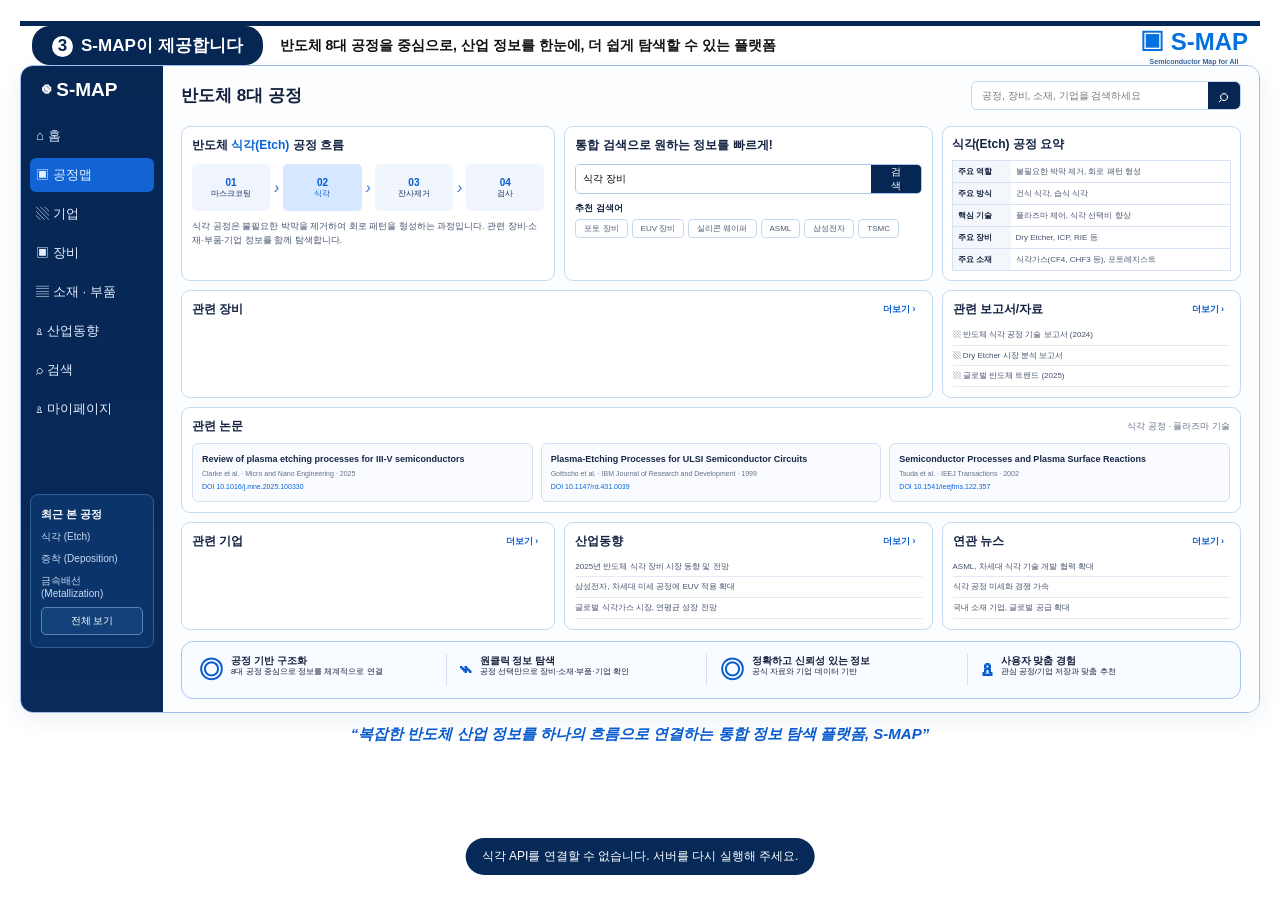
==== index.html @ 42a54a41 "Add files via upload" ====
<!doctype html><html lang="ko"><head><meta charset="UTF-8"><meta name="viewport" content="width=device-width, initial-scale=1.0"><title>S-MAP | Semiconductor Industry Map</title><link rel="stylesheet" href="styles.css"><link rel="stylesheet" href="papers.css"><link rel="stylesheet" href="process-photos.css"><link rel="stylesheet" href="mvp-pages.css"><link rel="stylesheet" href="location-mvp.css"></head><body><main class="dashboard">
<div class="title-strip"><b><span>3</span>S-MAP이 제공합니다</b><strong>반도체 8대 공정을 중심으로, 산업 정보를 한눈에, 더 쉽게 탐색할 수 있는 플랫폼</strong><em>▣ S-MAP<small>Semiconductor Map for All</small></em></div>
<section class="app-window"><aside class="sidebar"><a class="side-brand" href="#">◉ S-MAP</a><nav><button>⌂ <span>홈</span></button><button class="selected">▣ <span>공정맵</span></button><button>▧ <span>기업</span></button><button>▣ <span>장비</span></button><button>▤ <span>소재 · 부품</span></button><button>♙ <span>산업동향</span></button><button>⌕ <span>검색</span></button><button>♙ <span>마이페이지</span></button></nav><div class="recent"><b>최근 본 공정</b><span>식각 (Etch)</span><span>증착 (Deposition)</span><span>금속배선 (Metallization)</span><button>전체 보기</button></div></aside>
<section class="workspace"><header class="workspace-head"><h1>반도체 8대 공정</h1><label><input id="searchInput" placeholder="공정, 장비, 소재, 기업을 검색하세요"><button id="searchButton">⌕</button></label></header><section class="process-rail" id="processRail"></section>
<section class="content-grid"><article class="process-detail card"><h2>반도체 <b>식각(Etch)</b> 공정 흐름</h2><div class="mini-flow"><button data-flow="마스크코팅"><b>01</b>마스크코팅</button><i>›</i><button class="flow-selected" data-flow="식각"><b>02</b>식각</button><i>›</i><button data-flow="잔사제거"><b>03</b>잔사제거</button><i>›</i><button data-flow="검사"><b>04</b>검사</button></div><p>식각 공정은 불필요한 박막을 제거하여 회로 패턴을 형성하는 과정입니다. 관련 장비·소재·부품·기업 정보를 함께 탐색합니다.</p></article>
<article class="search-card card"><h2>통합 검색으로 원하는 정보를 빠르게!</h2><div><input id="mainSearch" value="식각 장비"><button id="mainSearchButton">검색</button></div><p>추천 검색어</p><div class="chips"><button>포토 장비</button><button>EUV 장비</button><button>실리콘 웨이퍼</button><button>ASML</button><button>삼성전자</button><button>TSMC</button></div></article>
<article class="summary-card card"><h2>식각(Etch) 공정 요약</h2><dl><dt>주요 역할</dt><dd>불필요한 박막 제거, 회로 패턴 형성</dd><dt>주요 방식</dt><dd>건식 식각, 습식 식각</dd><dt>핵심 기술</dt><dd>플라즈마 제어, 식각 선택비 향상</dd><dt>주요 장비</dt><dd>Dry Etcher, ICP, RIE 등</dd><dt>주요 소재</dt><dd>식각가스(CF4, CHF3 등), 포토레지스트</dd></dl></article>
<article class="relation-card card span-2"><div class="card-title"><h2>관련 장비</h2><button class="more" data-group="equipment">더보기 ›</button></div><div class="relation-row" id="equipmentRow"></div></article><article class="report-card card"><div class="card-title"><h2>관련 보고서/자료</h2><button class="more">더보기 ›</button></div><ul><li>▧ 반도체 식각 공정 기술 보고서 (2024)</li><li>▧ Dry Etcher 시장 분석 보고서</li><li>▧ 글로벌 반도체 트렌드 (2025)</li></ul></article>
<article class="paper-card card span-3"><div class="card-title"><h2>관련 논문</h2><span>식각 공정 · 플라즈마 기술</span></div><div class="paper-list"><a href="https://doi.org/10.1016/j.mne.2025.100330" target="_blank" rel="noreferrer"><b>Review of plasma etching processes for III-V semiconductors</b><small>Clarke et al. · Micro and Nano Engineering · 2025</small><em>DOI 10.1016/j.mne.2025.100330</em></a><a href="https://doi.org/10.1147/rd.431.0039" target="_blank" rel="noreferrer"><b>Plasma-Etching Processes for ULSI Semiconductor Circuits</b><small>Gottscho et al. · IBM Journal of Research and Development · 1999</small><em>DOI 10.1147/rd.431.0039</em></a><a href="https://doi.org/10.1541/ieejfms.122.357" target="_blank" rel="noreferrer"><b>Semiconductor Processes and Plasma Surface Reactions</b><small>Tsuda et al. · IEEJ Transactions · 2002</small><em>DOI 10.1541/ieejfms.122.357</em></a></div></article>
<article class="relation-card card"><div class="card-title"><h2>관련 기업</h2><button class="more" data-group="companies">더보기 ›</button></div><div class="relation-row companies" id="companyRow"></div></article><article class="trend-card card"><div class="card-title"><h2>산업동향</h2><button class="more">더보기 ›</button></div><ul><li>2025년 반도체 식각 장비 시장 동향 및 전망</li><li>삼성전자, 차세대 미세 공정에 EUV 적용 확대</li><li>글로벌 식각가스 시장, 연평균 성장 전망</li></ul></article><article class="trend-card card"><div class="card-title"><h2>연관 뉴스</h2><button class="more">더보기 ›</button></div><ul><li>ASML, 차세대 식각 기술 개발 협력 확대</li><li>식각 공정 미세화 경쟁 가속</li><li>국내 소재 기업, 글로벌 공급 확대</li></ul></article></section>
<section class="value-bar"><div><b>◎</b><span><strong>공정 기반 구조화</strong>8대 공정 중심으로 정보를 체계적으로 연결</span></div><div><b>⌁</b><span><strong>원클릭 정보 탐색</strong>공정 선택만으로 장비·소재·부품·기업 확인</span></div><div><b>◎</b><span><strong>정확하고 신뢰성 있는 정보</strong>공식 자료와 기업 데이터 기반</span></div><div><b>♙</b><span><strong>사용자 맞춤 경험</strong>관심 공정/기업 저장과 맞춤 추천</span></div></section></section></section><p class="tagline">“복잡한 반도체 산업 정보를 하나의 흐름으로 연결하는 통합 정보 탐색 플랫폼, S-MAP”</p></main>
<dialog id="relationDialog"><button class="close" id="closeDialog">×</button><p class="eyebrow">S-MAP RELATION MAP</p><h2 id="dialogTitle">식각 관계 맵</h2><p id="dialogCopy">선택한 항목의 연결 정보를 확인합니다.</p><div id="dialogNodes" class="dialog-nodes"></div></dialog><div class="toast" id="toast"></div><script src="app.js"></script><script src="enhance.js"></script></body></html>
---- styles.css ----
:root{--navy:#062653;--blue:#075bcf;--line:#c4d8f4;--text:#15213c;--muted:#63718d}*{box-sizing:border-box}body{margin:0;background:#fff;color:var(--text);font-family:"Malgun Gothic","Apple SD Gothic Neo",Arial,sans-serif}.dashboard{width:min(1240px,calc(100% - 28px));margin:0 auto;padding:21px 0}.title-strip{height:44px;display:flex;align-items:center;gap:17px;border-top:5px solid var(--navy);padding:0 12px;color:#111;font-size:13px}.title-strip>b{padding:8px 20px;border-radius:18px;background:var(--navy);color:#fff;font-size:17px}.title-strip>b span{display:inline-grid;place-items:center;width:21px;height:21px;background:#fff;color:var(--navy);border-radius:50%;margin-right:8px}.title-strip>strong{font-size:14px}.title-strip em{margin-left:auto;color:#0570df;font-size:24px;font-style:normal;font-weight:900}.title-strip em small{display:block;color:#356398;font-size:7px;text-align:center}.app-window{display:flex;overflow:hidden;border:1px solid #9dbcf0;border-radius:13px;box-shadow:0 7px 22px #12386c13}.sidebar{width:142px;flex:0 0 142px;background:linear-gradient(#062654,#092b5a);padding:13px 9px;color:#fff}.side-brand{display:block;padding:0 11px 18px;color:#fff;text-decoration:none;font-size:19px;font-weight:900}.sidebar nav{display:grid;gap:5px}.sidebar nav button{height:34px;border:0;border-radius:6px;background:transparent;color:#e5f0ff;text-align:left;font:600 13px inherit;cursor:pointer}.sidebar nav button:hover,.sidebar nav .selected{background:#1264d5}.recent{margin-top:68px;padding:12px 10px;background:#0a346a;border:1px solid #2e5f99;border-radius:8px;display:grid;gap:8px;font-size:10px}.recent b{font-size:11px}.recent span{color:#c9dbf5}.recent button{padding:6px;border:1px solid #5c82b7;border-radius:5px;background:#114178;color:#fff;font:inherit}.workspace{min-width:0;flex:1;padding:15px 18px 13px;background:#fbfdff}.workspace-head{display:flex;align-items:center;justify-content:space-between}.workspace-head h1{margin:0;font-size:17px}.workspace-head label{display:flex;width:270px;border:1px solid var(--line);border-radius:6px;overflow:hidden}.workspace-head input{width:100%;border:0;padding:8px 10px;font-size:10px;outline:0}.workspace-head label button,.search-card button{border:0;background:var(--navy);color:#fff;cursor:pointer}.workspace-head label button{width:35px;font-size:18px}.process-rail{display:grid;grid-template-columns:repeat(8,1fr);gap:5px;padding:9px 12px 7px}.process{border:0;background:transparent;color:var(--text);font:600 10px inherit;text-align:center;cursor:pointer}.process-icon{width:48px;height:48px;margin:0 auto 4px;display:grid;place-items:center;border-radius:50%;background:#b8d9ff;color:var(--navy);font-size:23px;transition:.15s}.process.active .process-icon{background:#0963d6;color:#fff;box-shadow:0 0 0 4px #d9eaff}.process small{display:block;color:#404b60;font-size:8px}.content-grid{display:grid;grid-template-columns:1.2fr 1.18fr .96fr;gap:9px}.card{border:1px solid var(--line);border-radius:9px;background:#fff;padding:10px}.card h2{margin:0;color:#132241;font-size:12px}.card h2 b{color:#0764d8}.process-detail p{margin:9px 0 0;color:#44536e;font-size:9px;line-height:1.5}.mini-flow{display:flex;align-items:center;gap:4px;margin-top:10px}.mini-flow button{height:47px;flex:1;border:0;border-radius:5px;background:#f1f6fe;color:#16325c;font-size:8px;cursor:pointer}.mini-flow button:hover,.mini-flow .flow-selected{background:#d6e8ff;color:#075bcf}.mini-flow b{display:block;color:#075bcf;font-size:10px}.mini-flow i{font-size:16px;color:#3271ca}.search-card>div:first-of-type{display:flex;margin-top:10px;border:1px solid #a8c8ee;border-radius:5px;overflow:hidden}.search-card input{width:100%;border:0;padding:7px;font-size:10px;outline:0}.search-card>div:first-of-type button{padding:0 16px;font-size:10px}.search-card p{margin:8px 0 4px;font-size:9px;font-weight:700}.chips{display:flex;flex-wrap:wrap;gap:4px}.chips button{padding:3px 8px;border:1px solid #c8d9ef;border-radius:4px;background:#fff;color:#4b5b76;font-size:8px}.summary-card{padding:9px}.summary-card dl{display:grid;grid-template-columns:58px 1fr;margin:7px 0 0;border:1px solid #d6e2f2;font-size:8px}.summary-card dt,.summary-card dd{margin:0;padding:5px;border-bottom:1px solid #d6e2f2}.summary-card dt{background:#f3f7fc;font-weight:700}.summary-card dd{color:#4a5570}.summary-card dd:last-child,.summary-card dt:nth-last-of-type(1){border-bottom:0}.span-2{grid-column:span 2}.card-title{display:flex;justify-content:space-between;align-items:center}.more{border:0;background:transparent;color:#075bcf;font-size:9px;font-weight:700;cursor:pointer}.relation-row{display:flex;gap:7px;margin-top:8px}.relation-item{min-width:0;flex:1;min-height:58px;padding:8px;border:1px solid #d3e1f2;border-radius:5px;background:#f9fbff;cursor:pointer}.relation-item:hover{border-color:#0764d8;box-shadow:0 4px 12px #0a68d31c}.relation-item i{display:block;width:23px;height:23px;margin-bottom:4px;border-radius:4px;background:#d8eaff;color:#075bcf;font-style:normal;font-size:16px;text-align:center}.relation-item b{display:block;font-size:8px;white-space:nowrap;overflow:hidden;text-overflow:ellipsis}.relation-item small{display:block;color:#4b5d79;font-size:7px}.companies .relation-item{text-align:center;background:#fff}.companies .relation-item i{margin:0 auto 4px;background:transparent;color:#0860ce;font-size:19px}.report-card ul,.trend-card ul{list-style:none;padding:0;margin:7px 0 0}.report-card li,.trend-card li{padding:5px 0;border-bottom:1px solid #e3eaf5;color:#43516b;font-size:8px;line-height:1.2}.value-bar{display:grid;grid-template-columns:repeat(4,1fr);gap:8px;margin-top:11px;padding:12px;border:1px solid #a6c5f0;border-radius:12px;background:#f8fbff}.value-bar>div{display:flex;gap:8px;padding:0 5px;border-right:1px solid #d3e1f2}.value-bar>div:last-child{border:0}.value-bar b{font-size:24px;color:#075bcf}.value-bar span{font-size:8px;line-height:1.35}.value-bar strong{display:block;font-size:10px}.tagline{margin:12px 0 0;color:#075bcf;text-align:center;font-size:15px;font-weight:900;font-style:italic}dialog{width:min(690px,calc(100% - 36px));border:0;border-radius:16px;padding:28px;box-shadow:0 18px 60px #031b3f66}dialog::backdrop{background:#06265366}.close{position:absolute;right:15px;top:12px;border:0;background:transparent;font-size:25px;cursor:pointer}.eyebrow{margin:0;color:#0764d8;font-size:10px;font-weight:800;letter-spacing:1.2px}.dialog-nodes{display:grid;grid-template-columns:repeat(4,1fr);gap:9px;margin-top:18px}.dialog-node{min-height:105px;padding:13px;border:1px solid #bfdaff;border-radius:10px;background:#f5faff}.dialog-node.active{border-color:#0764d8;background:#e3f0ff}.dialog-node small{display:block;color:#64728b;font-size:9px;line-height:1.45}.toast{position:fixed;left:50%;bottom:25px;transform:translate(-50%,90px);padding:10px 16px;border-radius:20px;background:#072957;color:#fff;font-size:12px;opacity:0;transition:.2s}.toast.show{transform:translate(-50%,0);opacity:1}@media(max-width:900px){.dashboard{width:100%;padding:0}.title-strip strong{display:none}.sidebar{width:52px;flex-basis:52px}.side-brand{font-size:0;padding:6px 8px 18px}.side-brand:first-letter{font-size:20px}.sidebar nav button{font-size:17px;text-align:center}.sidebar nav span,.recent{display:none}.workspace{padding:12px}.content-grid{grid-template-columns:1fr 1fr}.summary-card,.report-card{grid-column:span 1}.span-2{grid-column:span 2}.value-bar{grid-template-columns:1fr 1fr}.tagline{font-size:11px}.process-rail{overflow:auto;grid-template-columns:repeat(8,75px)}}@media(max-width:580px){.workspace-head label{width:185px}.workspace-head h1{font-size:14px}.content-grid{grid-template-columns:1fr}.span-2,.summary-card,.report-card{grid-column:span 1}.process-rail{padding-left:0}.value-bar{grid-template-columns:1fr}.value-bar>div{border:0;border-bottom:1px solid #d3e1f2;padding:5px}.dialog-nodes{grid-template-columns:1fr 1fr}}
---- papers.css ----
.span-3 { grid-column: span 3; }
.paper-card .card-title > span { color: #64728b; font-size: 9px; }
.paper-list { display: grid; grid-template-columns: repeat(3, 1fr); gap: 8px; margin-top: 8px; }
.paper-list a { min-width: 0; padding: 9px; border: 1px solid #d3e1f2; border-radius: 6px; background: #f9fbff; color: #182744; text-decoration: none; transition: .15s ease; }
.paper-list a:hover { border-color: #0764d8; box-shadow: 0 4px 12px #0a68d31c; transform: translateY(-1px); }
.paper-list b { display: block; overflow: hidden; font-size: 9px; line-height: 1.35; text-overflow: ellipsis; white-space: nowrap; }
.paper-list small, .paper-list em { display: block; margin-top: 4px; color: #64728b; font-size: 7px; font-style: normal; line-height: 1.35; }
.paper-list em { color: #0764d8; }
@media (max-width: 900px) { .span-3 { grid-column: span 2; } .paper-list { grid-template-columns: 1fr; } }
@media (max-width: 580px) { .span-3 { grid-column: span 1; } }
---- process-photos.css ----
.process { position: relative; }
.process-icon.process-photo { overflow: hidden; border: 2px solid #d7eaff; background: #d7eaff; }
.process-icon.process-photo img { width: 100%; height: 100%; object-fit: cover; filter: saturate(.9) contrast(1.04); }
.process.active .process-icon.process-photo { border-color: #075bcf; box-shadow: 0 0 0 4px #d9eaff; }
---- mvp-pages.css ----
.mvp-page { padding: 18px; min-height: 760px; background: #fbfdff; }
.mvp-page-head { display: flex; align-items: start; justify-content: space-between; gap: 20px; padding-bottom: 18px; border-bottom: 1px solid #dbe7f4; }
.mvp-page-head h1 { margin: 0; color: #092954; font-size: 26px; letter-spacing: -1.5px; }
.mvp-page-head p { margin: 7px 0 0; color: #697b95; font-size: 12px; }
.mvp-search { display: flex; width: 290px; overflow: hidden; border: 1px solid #b7d1ee; border-radius: 7px; background: #fff; }
.mvp-search input { width: 100%; border: 0; padding: 10px; outline: 0; font-size: 11px; }
.mvp-search button { width: 45px; border: 0; background: #062653; color: #fff; font-weight: 800; cursor: pointer; }
.mvp-summary { display: grid; grid-template-columns: repeat(3, 1fr); gap: 10px; margin: 16px 0; }
.mvp-summary article { padding: 13px; border: 1px solid #c7dcf2; border-radius: 9px; background: #fff; }
.mvp-summary b { display: block; color: #0865d8; font-size: 21px; }.mvp-summary span { color: #687a92; font-size: 10px; }
.mvp-layout { display: grid; grid-template-columns: minmax(0, 1.65fr) minmax(270px, .85fr); gap: 12px; }
.mvp-catalog, .mvp-detail { padding: 15px; border: 1px solid #c7dcf2; border-radius: 11px; background: #fff; }.mvp-catalog h2, .mvp-detail h2 { margin: 0; color: #102a4d; font-size: 16px; }
.mvp-catalog > p, .mvp-detail > p { margin: 7px 0 14px; color: #71829a; font-size: 10px; }
.mvp-cards { display: grid; grid-template-columns: repeat(2, 1fr); gap: 9px; }.mvp-card { min-height: 135px; padding: 14px; border: 1px solid #d1e0f1; border-radius: 9px; background: #f9fbff; text-align: left; cursor: pointer; transition: .15s ease; }.mvp-card:hover, .mvp-card.active { border-color: #0865d8; background: #edf6ff; box-shadow: 0 5px 15px #0a68d31a; transform: translateY(-1px); }.mvp-card i { display: grid; place-items: center; width: 36px; height: 36px; margin-bottom: 11px; border-radius: 8px; background: #dcecff; color: #0865d8; font-style: normal; font-size: 17px; }.mvp-card b { display: block; color: #102a4d; font-size: 14px; }.mvp-card small { display: block; margin-top: 5px; color: #71829a; font-size: 9px; line-height: 1.5; }
.mvp-detail { background: linear-gradient(145deg, #f5faff, #fff); }.detail-label { color: #0865d8; font-size: 9px; font-weight: 800; letter-spacing: 1px; }.detail-company { display: grid; gap: 9px; margin-top: 18px; }.detail-company div { padding: 10px; border-left: 3px solid #0a67dc; background: #fff; }.detail-company b { display: block; font-size: 10px; }.detail-company span { color: #71829a; font-size: 9px; }
.relation-flow { display: flex; align-items: stretch; gap: 5px; margin-top: 17px; }.relation-flow div { flex: 1; padding: 8px; border-radius: 7px; background: #eaf4ff; color: #123b6b; font-size: 9px; text-align: center; }.relation-flow i { align-self: center; color: #0a67dc; font-style: normal; }
.mvp-back { margin-top: 16px; border: 1px solid #b8d1ed; border-radius: 7px; padding: 8px 12px; background: #fff; color: #0865d8; font-size: 10px; font-weight: 700; cursor: pointer; }
@media (max-width: 800px) { .mvp-page-head { flex-direction: column; }.mvp-search { width: 100%; }.mvp-layout { grid-template-columns: 1fr; }.mvp-page { min-height: 0; }.mvp-summary { grid-template-columns: 1fr 1fr; } }
---- location-mvp.css ----
.location-page { padding: 20px 22px 24px; min-height: 760px; background: #fbfdff; }
.location-head { display: grid; grid-template-columns: minmax(290px, 1fr) 285px auto; align-items: center; gap: 14px; padding-bottom: 17px; border-bottom: 1px solid #d9e7f4; }
.location-title h1 { margin: 4px 0 0; color: #082851; font-size: 25px; letter-spacing: -1.4px; line-height: 1.2; }.location-title > p:last-child { margin: 7px 0 0; color: #6a7b92; font-size: 11px; line-height: 1.5; }
.location-badge { display: inline-flex; width: fit-content; margin: 0; padding: 5px 10px; border-radius: 99px; background: #e7f1ff; color: #0865d8; font-size: 9px; font-weight: 800; letter-spacing: .2px; }
.location-search { display: flex; height: 36px; overflow: hidden; border: 1px solid #b8d4ef; border-radius: 8px; background: #fff; box-shadow: 0 3px 10px #0b4c9510; }.location-search input { flex: 1; min-width: 0; border: 0; padding: 0 11px; outline: 0; color: #173a66; font-size: 10px; }.location-search input::placeholder { color: #93a4ba; }.location-search button { width: 52px; border: 0; background: #0755ae; color: #fff; font-size: 10px; font-weight: 800; cursor: pointer; }.location-search button:hover { background: #063f82; }
.location-head .mvp-back { margin: 0; padding: 10px 11px; white-space: nowrap; }
.location-filter-panel { display:grid; grid-template-columns: 1fr 205px 220px 74px; align-items:end; gap:10px; margin:12px 0 14px; padding:11px 13px; border:1px solid #d3e3f3; border-radius:9px; background:#f5faff; }.filter-intro p { margin:0 0 3px; color:#0a67d9; font-size:9px; font-weight:800; }.filter-intro b { color:#193a63; font-size:11px; }.location-filter-panel label { display:grid; gap:4px; color:#607895; font-size:8px; font-weight:700; }.location-filter-panel select { height:30px; border:1px solid #bfd6ed; border-radius:6px; padding:0 8px; outline:0; background:#fff; color:#234467; font-size:10px; }.location-filter-panel select:focus { border-color:#0b67d9; box-shadow:0 0 0 2px #0b67d91a; }.location-filter-panel button { height:30px; border:0; border-radius:6px; background:#0b5dbb; color:#fff; font-size:9px; font-weight:800; cursor:pointer; }.location-filter-panel button:hover { background:#084a98; }
.location-hero { display: grid; grid-template-columns: 1.35fr .85fr; gap: 13px; margin: 15px 0 13px; }.location-target, .location-policy { min-height: 168px; box-sizing: border-box; padding: 17px; border: 1px solid #c8def3; border-radius: 11px; background: #fff; }.location-target { display: grid; grid-template-columns: 1fr 230px; gap: 12px; background: linear-gradient(135deg,#fff 30%,#f1f7ff); }.location-target-copy p, .location-policy p { margin: 0; color: #6d7e95; font-size: 9px; font-weight: 700; letter-spacing: .45px; }.location-target h2 { margin: 6px 0 5px; color: #0b2b57; font-size: 24px; line-height: 1.1; }.location-target b { display:block; color:#0966d9; font-size:10px; line-height:1.45; }.location-target span, .location-policy span { display: block; margin-top: 8px; color: #536a88; font-size: 10px; line-height: 1.55; }.location-target small { display: block; margin-top: 9px; color: #59718f; font-size: 9px; line-height: 1.45; }.location-policy { display:flex; flex-direction:column; justify-content:center; background: linear-gradient(140deg,#eaf5ff,#fff); }.location-policy h2 { margin: 8px 0 0; color:#0d305e; font-size:17px; line-height:1.25; }.location-policy a { margin-top: 11px; color:#0764d8; font-size:9px; font-weight:800; text-decoration:none; }.location-policy a:hover { text-decoration:underline; }
.malaysia-map { display: grid; align-content: center; justify-items: center; min-width: 0; padding-left: 10px; border-left: 1px dashed #c9dcee; }.malaysia-map svg { width: 100%; max-width: 220px; height: 123px; overflow: visible; }.malaysia-map p { margin: -2px 0 0; color: #7190b0; font-size: 8px; }.map-land { fill: #cfe6ff; stroke: #4c8fd3; stroke-width: 2; }.map-river { fill:none; stroke:#83b4e4; stroke-width:2; }.map-point { fill:#0a65ce; stroke:#fff; stroke-width:2; transition:.2s ease; }.map-point.selected { fill:#ff8a21; r:7; }.malaysia-map text { fill:#507297; font: 8px Arial, sans-serif; }
.location-grid { display:grid; grid-template-columns:repeat(2,1fr); gap:11px; }.location-card { min-height: 146px; display:grid; grid-template-columns:112px 1fr; gap:14px; box-sizing:border-box; padding:10px; border:1px solid #c9def1; border-radius:10px; background:#fff; overflow:hidden; transition:.16s ease; }.location-card:hover { border-color:#70a9e6; box-shadow:0 5px 16px #0c5ba71a; transform:translateY(-1px); }.location-card-image { width:112px; height:100%; min-height:126px; object-fit:cover; border-radius:7px; filter:saturate(.9); }.location-card-body { padding:4px 4px 4px 0; }.location-card i { display:grid; place-items:center; width:26px; height:26px; margin-bottom:8px; border-radius:7px; background:#e6f1ff; color:#0864d5; font-style:normal; font-size:14px; }.location-card p { margin:0; color:#687e9c; font-size:9px; }.location-card h2 { margin:6px 0 7px; color:#112d55; font-size:15px; line-height:1.3; letter-spacing:-.4px; }.location-card span { display:block; color:#536b88; font-size:10px; line-height:1.5; }.location-card b { display:block; margin-top:8px; color:#0865d8; font-size:9px; }
.location-decision { display:grid; grid-template-columns: 230px 1fr; align-items:center; gap:16px; margin-top:13px; padding:16px 18px; border-radius:11px; background:linear-gradient(105deg,#082954,#0b427f); color:#fff; }.location-decision p { margin:0; color:#8fc5ff; font-size:8px; font-weight:800; letter-spacing:1px; }.location-decision h2 { margin:6px 0 5px; font-size:16px; line-height:1.25; }.location-decision > div > span { color:#d5e8ff; font-size:9px; line-height:1.45; }.decision-steps { display:grid; grid-template-columns:repeat(4,1fr); gap:7px; }.decision-steps b { min-height:50px; padding:8px; border-radius:7px; background:#15508d; color:#fff; font-size:10px; line-height:1.35; }.decision-steps i { display:block; margin-bottom:3px; color:#78bcff; font-size:8px; font-style:normal; }.decision-steps small { display:block; margin-top:3px; color:#d6e9ff; font-size:8px; font-weight:400; line-height:1.35; }.location-disclaimer { margin:10px 2px 0; color:#788a9f; font-size:8px; line-height:1.5; }
.mvp-back { border:1px solid #b8d1ed; border-radius:7px; padding:8px 12px; background:#fff; color:#0865d8; font-size:10px; font-weight:700; cursor:pointer; }.mvp-back:hover { border-color:#0865d8; background:#f1f7ff; }
@media(max-width:1050px){.location-head{grid-template-columns:1fr 245px}.location-head .mvp-back{grid-column:1/-1;justify-self:end}.location-filter-panel{grid-template-columns:1fr 1fr 1fr}.filter-intro{grid-column:1/-1}.location-filter-panel button{width:100%}.location-target{grid-template-columns:1fr 190px}.location-decision{grid-template-columns:1fr}.decision-steps{grid-template-columns:repeat(4,1fr)}}
@media(max-width:800px){.location-page{padding:16px}.location-head,.location-hero{display:grid;grid-template-columns:1fr}.location-search{width:100%}.location-head .mvp-back{justify-self:start}.location-filter-panel{grid-template-columns:1fr 1fr}.filter-intro{grid-column:1/-1}.location-filter-panel button{grid-column:1/-1}.location-target{grid-template-columns:1fr}.malaysia-map{padding:8px 0 0;border-left:0;border-top:1px dashed #c9dcee}.location-grid{grid-template-columns:1fr}.location-card{grid-template-columns:96px 1fr}.location-card-image{width:96px}.location-decision{grid-template-columns:1fr}.decision-steps{grid-template-columns:1fr 1fr}.location-page{min-height:0}}
/* Expanded candidate-region map */
.location-target { grid-template-columns: 1fr 330px; min-height: 218px; }
.malaysia-map { padding-left: 14px; }
.malaysia-map svg { max-width: 315px; height: 170px; }
.map-route { fill:none; stroke:#5f9fe1; stroke-width:1.5; stroke-dasharray:3 3; opacity:.85; }
.map-point { cursor:pointer; }
.map-point:hover { fill:#ff9d32; r:7; }
.map-legend { display:flex; gap:10px; color:#617e9f; font-size:8px; margin-top:2px; }
.map-legend span { display:flex; align-items:center; gap:4px; }
.legend-dot { width:7px; height:7px; border-radius:50%; background:#0a65ce; display:inline-block; }
.legend-line { width:13px; border-top:2px dashed #5f9fe1; display:inline-block; }
.strategy-result { display:grid; grid-template-columns:230px 1fr; gap:16px; align-items:center; margin:0 0 13px; padding:15px 18px; border:1px solid #c8def3; border-radius:11px; background:linear-gradient(105deg,#f5faff,#fff); }
.strategy-result-head p { margin:0; color:#0b67d9; font-size:8px; font-weight:800; letter-spacing:1px; }.strategy-result-head p em { display:inline-block; margin-left:7px; padding:3px 6px; border-radius:99px; background:#dcecff; color:#1768bd; font-size:7px; font-style:normal; letter-spacing:0; vertical-align:1px; }.strategy-result-head h2 { margin:6px 0 5px; color:#0b2b57; font-size:16px; line-height:1.25; }.strategy-result-head span { color:#607895; font-size:9px; line-height:1.45; }
.strategy-result-grid { display:grid; grid-template-columns:repeat(3,1fr); gap:8px; }.strategy-result-grid article { min-height:70px; padding:10px; border-radius:8px; background:#eaf4ff; }.strategy-result-grid b { display:block; color:#6180a1; font-size:8px; }.strategy-result-grid strong { display:block; margin:5px 0 4px; color:#0d3c78; font-size:11px; }.strategy-result-grid span { display:block; color:#5b7390; font-size:8px; line-height:1.4; }
.strategy-result.is-updated { border-color:#4c9bf0; box-shadow:0 0 0 3px #4c9bf025, 0 8px 22px #0c5ba71c; animation:strategyReveal .55s ease both; }.strategy-result.is-updated .strategy-result-head p em { background:#0b67d9; color:#fff; animation:statusPop .45s ease both; }.strategy-result.is-updated .strategy-result-grid article { animation:cardRise .5s ease both; }.strategy-result.is-updated .strategy-result-grid article:nth-child(2){animation-delay:.08s}.strategy-result.is-updated .strategy-result-grid article:nth-child(3){animation-delay:.16s}.strategy-result.is-updated .strategy-result-grid article strong { color:#075db9; }
@keyframes strategyReveal { from { opacity:.45; transform:translateY(8px); } to { opacity:1; transform:translateY(0); } } @keyframes cardRise { from { opacity:.3; transform:translateY(8px); } to { opacity:1; transform:translateY(0); } } @keyframes statusPop { 0% { transform:scale(.8); } 70% { transform:scale(1.08); } 100% { transform:scale(1); } }
@media(max-width:800px){.strategy-result{grid-template-columns:1fr}.strategy-result-grid{grid-template-columns:1fr}}
@media(max-width:1050px){.location-target { grid-template-columns:1fr 270px; }}
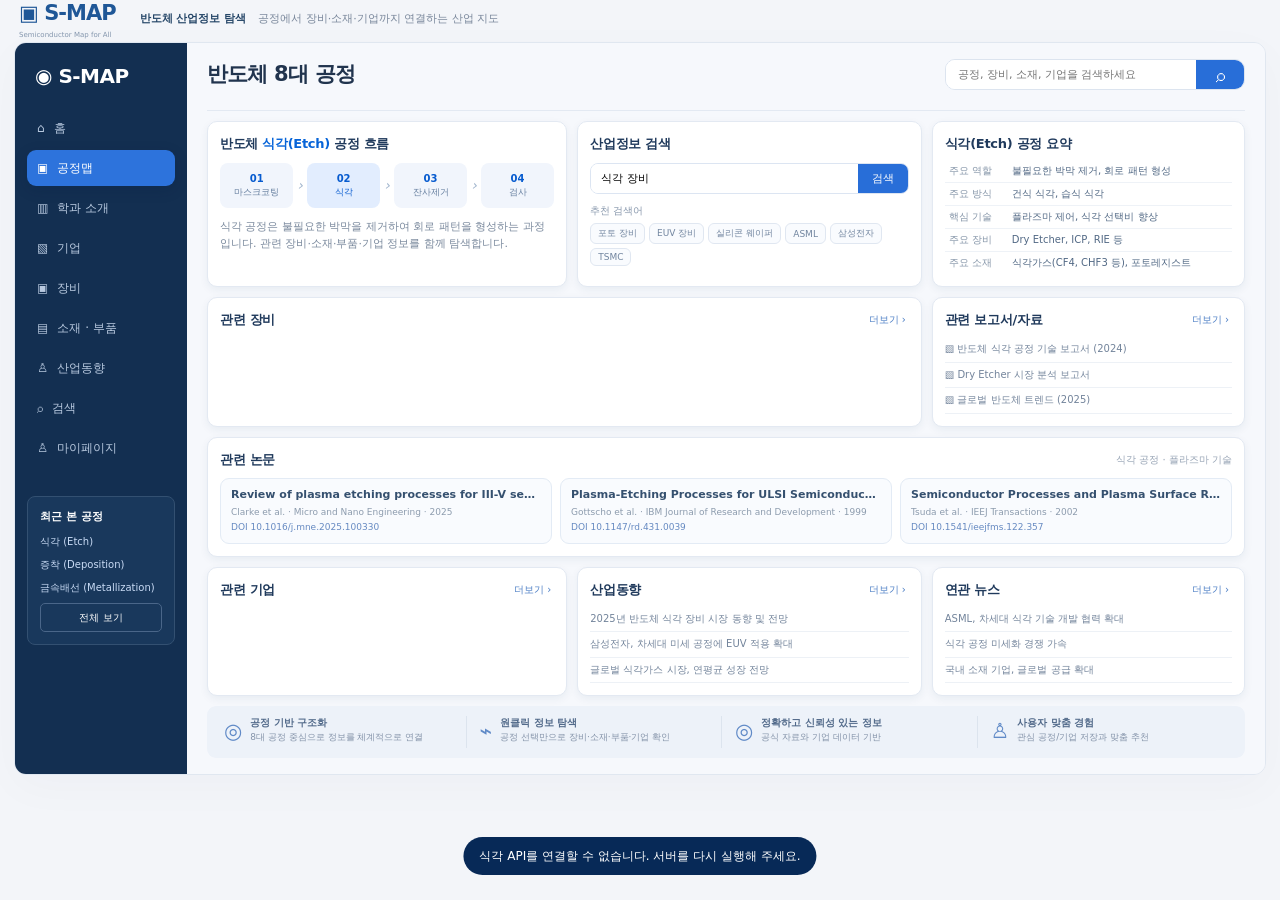
==== commit 13eecb62: "최종 1" ====
--- a/index.html
+++ b/index.html
@@ -1,12 +1,12 @@
-<!doctype html><html lang="ko"><head><meta charset="UTF-8"><meta name="viewport" content="width=device-width, initial-scale=1.0"><title>S-MAP | Semiconductor Industry Map</title><link rel="stylesheet" href="styles.css"><link rel="stylesheet" href="papers.css"><link rel="stylesheet" href="process-photos.css"><link rel="stylesheet" href="mvp-pages.css"><link rel="stylesheet" href="location-mvp.css"></head><body><main class="dashboard">
-<div class="title-strip"><b><span>3</span>S-MAP이 제공합니다</b><strong>반도체 8대 공정을 중심으로, 산업 정보를 한눈에, 더 쉽게 탐색할 수 있는 플랫폼</strong><em>▣ S-MAP<small>Semiconductor Map for All</small></em></div>
-<section class="app-window"><aside class="sidebar"><a class="side-brand" href="#">◉ S-MAP</a><nav><button>⌂ <span>홈</span></button><button class="selected">▣ <span>공정맵</span></button><button>▧ <span>기업</span></button><button>▣ <span>장비</span></button><button>▤ <span>소재 · 부품</span></button><button>♙ <span>산업동향</span></button><button>⌕ <span>검색</span></button><button>♙ <span>마이페이지</span></button></nav><div class="recent"><b>최근 본 공정</b><span>식각 (Etch)</span><span>증착 (Deposition)</span><span>금속배선 (Metallization)</span><button>전체 보기</button></div></aside>
-<section class="workspace"><header class="workspace-head"><h1>반도체 8대 공정</h1><label><input id="searchInput" placeholder="공정, 장비, 소재, 기업을 검색하세요"><button id="searchButton">⌕</button></label></header><section class="process-rail" id="processRail"></section>
-<section class="content-grid"><article class="process-detail card"><h2>반도체 <b>식각(Etch)</b> 공정 흐름</h2><div class="mini-flow"><button data-flow="마스크코팅"><b>01</b>마스크코팅</button><i>›</i><button class="flow-selected" data-flow="식각"><b>02</b>식각</button><i>›</i><button data-flow="잔사제거"><b>03</b>잔사제거</button><i>›</i><button data-flow="검사"><b>04</b>검사</button></div><p>식각 공정은 불필요한 박막을 제거하여 회로 패턴을 형성하는 과정입니다. 관련 장비·소재·부품·기업 정보를 함께 탐색합니다.</p></article>
-<article class="search-card card"><h2>통합 검색으로 원하는 정보를 빠르게!</h2><div><input id="mainSearch" value="식각 장비"><button id="mainSearchButton">검색</button></div><p>추천 검색어</p><div class="chips"><button>포토 장비</button><button>EUV 장비</button><button>실리콘 웨이퍼</button><button>ASML</button><button>삼성전자</button><button>TSMC</button></div></article>
-<article class="summary-card card"><h2>식각(Etch) 공정 요약</h2><dl><dt>주요 역할</dt><dd>불필요한 박막 제거, 회로 패턴 형성</dd><dt>주요 방식</dt><dd>건식 식각, 습식 식각</dd><dt>핵심 기술</dt><dd>플라즈마 제어, 식각 선택비 향상</dd><dt>주요 장비</dt><dd>Dry Etcher, ICP, RIE 등</dd><dt>주요 소재</dt><dd>식각가스(CF4, CHF3 등), 포토레지스트</dd></dl></article>
-<article class="relation-card card span-2"><div class="card-title"><h2>관련 장비</h2><button class="more" data-group="equipment">더보기 ›</button></div><div class="relation-row" id="equipmentRow"></div></article><article class="report-card card"><div class="card-title"><h2>관련 보고서/자료</h2><button class="more">더보기 ›</button></div><ul><li>▧ 반도체 식각 공정 기술 보고서 (2024)</li><li>▧ Dry Etcher 시장 분석 보고서</li><li>▧ 글로벌 반도체 트렌드 (2025)</li></ul></article>
-<article class="paper-card card span-3"><div class="card-title"><h2>관련 논문</h2><span>식각 공정 · 플라즈마 기술</span></div><div class="paper-list"><a href="https://doi.org/10.1016/j.mne.2025.100330" target="_blank" rel="noreferrer"><b>Review of plasma etching processes for III-V semiconductors</b><small>Clarke et al. · Micro and Nano Engineering · 2025</small><em>DOI 10.1016/j.mne.2025.100330</em></a><a href="https://doi.org/10.1147/rd.431.0039" target="_blank" rel="noreferrer"><b>Plasma-Etching Processes for ULSI Semiconductor Circuits</b><small>Gottscho et al. · IBM Journal of Research and Development · 1999</small><em>DOI 10.1147/rd.431.0039</em></a><a href="https://doi.org/10.1541/ieejfms.122.357" target="_blank" rel="noreferrer"><b>Semiconductor Processes and Plasma Surface Reactions</b><small>Tsuda et al. · IEEJ Transactions · 2002</small><em>DOI 10.1541/ieejfms.122.357</em></a></div></article>
-<article class="relation-card card"><div class="card-title"><h2>관련 기업</h2><button class="more" data-group="companies">더보기 ›</button></div><div class="relation-row companies" id="companyRow"></div></article><article class="trend-card card"><div class="card-title"><h2>산업동향</h2><button class="more">더보기 ›</button></div><ul><li>2025년 반도체 식각 장비 시장 동향 및 전망</li><li>삼성전자, 차세대 미세 공정에 EUV 적용 확대</li><li>글로벌 식각가스 시장, 연평균 성장 전망</li></ul></article><article class="trend-card card"><div class="card-title"><h2>연관 뉴스</h2><button class="more">더보기 ›</button></div><ul><li>ASML, 차세대 식각 기술 개발 협력 확대</li><li>식각 공정 미세화 경쟁 가속</li><li>국내 소재 기업, 글로벌 공급 확대</li></ul></article></section>
-<section class="value-bar"><div><b>◎</b><span><strong>공정 기반 구조화</strong>8대 공정 중심으로 정보를 체계적으로 연결</span></div><div><b>⌁</b><span><strong>원클릭 정보 탐색</strong>공정 선택만으로 장비·소재·부품·기업 확인</span></div><div><b>◎</b><span><strong>정확하고 신뢰성 있는 정보</strong>공식 자료와 기업 데이터 기반</span></div><div><b>♙</b><span><strong>사용자 맞춤 경험</strong>관심 공정/기업 저장과 맞춤 추천</span></div></section></section></section><p class="tagline">“복잡한 반도체 산업 정보를 하나의 흐름으로 연결하는 통합 정보 탐색 플랫폼, S-MAP”</p></main>
-<dialog id="relationDialog"><button class="close" id="closeDialog">×</button><p class="eyebrow">S-MAP RELATION MAP</p><h2 id="dialogTitle">식각 관계 맵</h2><p id="dialogCopy">선택한 항목의 연결 정보를 확인합니다.</p><div id="dialogNodes" class="dialog-nodes"></div></dialog><div class="toast" id="toast"></div><script src="app.js"></script><script src="enhance.js"></script></body></html>
+<!doctype html><html lang="ko"><head><meta charset="UTF-8"><meta name="viewport" content="width=device-width, initial-scale=1.0"><title>S-MAP | Semiconductor Industry Map</title><link rel="stylesheet" href="styles.css"><link rel="stylesheet" href="papers.css"><link rel="stylesheet" href="process-photos.css"><link rel="stylesheet" href="mvp-pages.css"><link rel="stylesheet" href="location-mvp.css"><link rel="stylesheet" href="polish.css"><link rel="stylesheet" href="compact.css"></head><body><main class="dashboard">
+<div class="title-strip"><b>반도체 산업정보 탐색</b><strong>공정에서 장비·소재·기업까지 연결하는 산업 지도</strong><em>▣ S-MAP<small>Semiconductor Map for All</small></em></div>
+<section class="app-window"><aside class="sidebar"><a class="side-brand" href="#">◉ S-MAP</a><nav><button>⌂ <span>홈</span></button><button class="selected">▣ <span>공정맵</span></button><button>▧ <span>기업</span></button><button>▣ <span>장비</span></button><button>▤ <span>소재 · 부품</span></button><button>♙ <span>산업동향</span></button><button>⌕ <span>검색</span></button><button>♙ <span>마이페이지</span></button></nav><div class="recent"><b>최근 본 공정</b><span>식각 (Etch)</span><span>증착 (Deposition)</span><span>금속배선 (Metallization)</span><button>전체 보기</button></div></aside>
+<section class="workspace"><header class="workspace-head"><h1>반도체 8대 공정</h1><label><input id="searchInput" placeholder="공정, 장비, 소재, 기업을 검색하세요"><button id="searchButton">⌕</button></label></header><section class="process-rail" id="processRail"></section>
+<section class="content-grid"><article class="process-detail card"><h2>반도체 <b>식각(Etch)</b> 공정 흐름</h2><div class="mini-flow"><button data-flow="마스크코팅"><b>01</b>마스크코팅</button><i>›</i><button class="flow-selected" data-flow="식각"><b>02</b>식각</button><i>›</i><button data-flow="잔사제거"><b>03</b>잔사제거</button><i>›</i><button data-flow="검사"><b>04</b>검사</button></div><p>식각 공정은 불필요한 박막을 제거하여 회로 패턴을 형성하는 과정입니다. 관련 장비·소재·부품·기업 정보를 함께 탐색합니다.</p></article>
+<article class="search-card card"><h2>산업정보 검색</h2><div><input id="mainSearch" value="식각 장비"><button id="mainSearchButton">검색</button></div><p>추천 검색어</p><div class="chips"><button>포토 장비</button><button>EUV 장비</button><button>실리콘 웨이퍼</button><button>ASML</button><button>삼성전자</button><button>TSMC</button></div></article>
+<article class="summary-card card"><h2>식각(Etch) 공정 요약</h2><dl><dt>주요 역할</dt><dd>불필요한 박막 제거, 회로 패턴 형성</dd><dt>주요 방식</dt><dd>건식 식각, 습식 식각</dd><dt>핵심 기술</dt><dd>플라즈마 제어, 식각 선택비 향상</dd><dt>주요 장비</dt><dd>Dry Etcher, ICP, RIE 등</dd><dt>주요 소재</dt><dd>식각가스(CF4, CHF3 등), 포토레지스트</dd></dl></article>
+<article class="relation-card card span-2"><div class="card-title"><h2>관련 장비</h2><button class="more" data-group="equipment">더보기 ›</button></div><div class="relation-row" id="equipmentRow"></div></article><article class="report-card card"><div class="card-title"><h2>관련 보고서/자료</h2><button class="more">더보기 ›</button></div><ul><li>▧ 반도체 식각 공정 기술 보고서 (2024)</li><li>▧ Dry Etcher 시장 분석 보고서</li><li>▧ 글로벌 반도체 트렌드 (2025)</li></ul></article>
+<article class="paper-card card span-3"><div class="card-title"><h2>관련 논문</h2><span>식각 공정 · 플라즈마 기술</span></div><div class="paper-list"><a href="https://doi.org/10.1016/j.mne.2025.100330" target="_blank" rel="noreferrer"><b>Review of plasma etching processes for III-V semiconductors</b><small>Clarke et al. · Micro and Nano Engineering · 2025</small><em>DOI 10.1016/j.mne.2025.100330</em></a><a href="https://doi.org/10.1147/rd.431.0039" target="_blank" rel="noreferrer"><b>Plasma-Etching Processes for ULSI Semiconductor Circuits</b><small>Gottscho et al. · IBM Journal of Research and Development · 1999</small><em>DOI 10.1147/rd.431.0039</em></a><a href="https://doi.org/10.1541/ieejfms.122.357" target="_blank" rel="noreferrer"><b>Semiconductor Processes and Plasma Surface Reactions</b><small>Tsuda et al. · IEEJ Transactions · 2002</small><em>DOI 10.1541/ieejfms.122.357</em></a></div></article>
+<article class="relation-card card"><div class="card-title"><h2>관련 기업</h2><button class="more" data-group="companies">더보기 ›</button></div><div class="relation-row companies" id="companyRow"></div></article><article class="trend-card card"><div class="card-title"><h2>산업동향</h2><button class="more">더보기 ›</button></div><ul><li>2025년 반도체 식각 장비 시장 동향 및 전망</li><li>삼성전자, 차세대 미세 공정에 EUV 적용 확대</li><li>글로벌 식각가스 시장, 연평균 성장 전망</li></ul></article><article class="trend-card card"><div class="card-title"><h2>연관 뉴스</h2><button class="more">더보기 ›</button></div><ul><li>ASML, 차세대 식각 기술 개발 협력 확대</li><li>식각 공정 미세화 경쟁 가속</li><li>국내 소재 기업, 글로벌 공급 확대</li></ul></article></section>
+<section class="value-bar"><div><b>◎</b><span><strong>공정 기반 구조화</strong>8대 공정 중심으로 정보를 체계적으로 연결</span></div><div><b>⌁</b><span><strong>원클릭 정보 탐색</strong>공정 선택만으로 장비·소재·부품·기업 확인</span></div><div><b>◎</b><span><strong>정확하고 신뢰성 있는 정보</strong>공식 자료와 기업 데이터 기반</span></div><div><b>♙</b><span><strong>사용자 맞춤 경험</strong>관심 공정/기업 저장과 맞춤 추천</span></div></section></section></section><p class="tagline">“복잡한 반도체 산업 정보를 하나의 흐름으로 연결하는 통합 정보 탐색 플랫폼, S-MAP”</p></main>
+<dialog id="relationDialog"><button class="close" id="closeDialog">×</button><p class="eyebrow">S-MAP RELATION MAP</p><h2 id="dialogTitle">식각 관계 맵</h2><p id="dialogCopy">선택한 항목의 연결 정보를 확인합니다.</p><div id="dialogNodes" class="dialog-nodes"></div></dialog><div class="toast" id="toast"></div><script src="app.js"></script><script src="enhance.js"></script><script src="campus.js"></script></body></html>
--- a/polish.css
+++ b/polish.css
@@ -0,0 +1 @@
+:root{--navy:#122e50;--blue:#286ed8;--line:#e2e8f0;--text:#21344e;--muted:#7b899b}body{background:#f3f5f9;font-family:system-ui,-apple-system,'Segoe UI','Malgun Gothic',sans-serif;font-size:14px;line-height:1.5}button,input{font-family:inherit}button{touch-action:manipulation}button:focus-visible,a:focus-visible,input:focus-visible{outline:3px solid #83b4ff;outline-offset:3px}.dashboard{width:min(1480px,calc(100% - 48px));padding:24px 0}.title-strip{height:62px;border:0;padding:0 6px 18px;gap:16px;color:#78869a}.title-strip>b{background:transparent;color:#244567;padding:0;font-size:12px;font-weight:600;order:2}.title-strip>b span{display:none}.title-strip>strong{font-size:12px;font-weight:400;order:3}.title-strip em{order:1;margin:0 12px 0 0;font-size:24px;color:#1f5797;letter-spacing:-1px}.title-strip em small{font-size:8px;color:#8496ad;text-align:left;font-weight:500;letter-spacing:0}.app-window{border:1px solid #e0e7f0;border-radius:18px;box-shadow:0 12px 45px #21364f07}.sidebar{width:190px;flex-basis:190px;padding:27px 14px;background:#132f51}.side-brand{font-size:22px;letter-spacing:-.5px;padding:0 9px 30px}.sidebar nav{gap:7px}.sidebar nav button{height:auto;min-height:46px;padding:11px 12px;font-size:13px;font-weight:500;line-height:1.5;border-radius:9px;display:flex;align-items:center;gap:9px;color:#b8c9df}.sidebar nav button span{text-align:left}.sidebar nav button:hover{background:#213f64}.sidebar nav .selected{background:#2d73dc;color:white;box-shadow:0 4px 14px #001d4230}.recent{margin-top:60px;border:1px solid #335071;background:#19385c;padding:16px 13px;gap:12px;font-size:11px}.recent b{font-size:12px;font-weight:600}.recent button{background:transparent;border-color:#4a6689}.workspace{padding:28px;background:#f6f8fc}.workspace-head{gap:20px;margin-bottom:18px}.workspace-head h1{font-size:24px;letter-spacing:-.8px;font-weight:750}.workspace-head label{width:340px;border-color:#dce4ef;border-radius:10px;background:white}.workspace-head input{padding:12px 14px;font-size:12px}.workspace-head label button{width:48px;flex-shrink:0;background:#286ed8}.process-rail{padding:15px 5px 20px;gap:10px;margin-bottom:14px;border-bottom:1px solid #e3e9f2}.process{padding:8px 3px;font-size:13px;font-weight:650;color:#38516f;line-height:1.5;border-radius:12px}.process.active{background:#eaf1fc;color:#246bd1}.process-icon{width:58px;height:58px;margin-bottom:9px}.process-icon.process-photo{border-color:#e1e8f2}.process small{font-size:10px;color:#92a0b2;margin-top:2px}.content-grid{grid-template-columns:1.15fr 1.1fr 1fr;gap:16px}.card{border:1px solid #e3e9f2;border-radius:13px;padding:18px;box-shadow:0 3px 9px #173b6510}.card h2{font-size:15px;font-weight:700;letter-spacing:-.3px;color:#203a5c}.process-detail p{font-size:12px;line-height:1.8;margin-top:15px;color:#7a899d}.mini-flow{gap:5px;margin-top:17px}.mini-flow button{height:64px;font-size:10px;border-radius:8px;color:#667f9f;background:#f1f5fc;padding:6px;min-width:0}.mini-flow b{font-size:12px;margin-bottom:4px}.mini-flow .flow-selected{background:#e2edfe}.mini-flow i{font-size:14px;color:#a1b5cd}.search-card>div:first-of-type{margin-top:17px;border-color:#dce5f2;border-radius:8px}.search-card input{padding:12px;font-size:12px;min-width:0}.search-card>div:first-of-type button{padding:0 16px;font-size:12px;white-space:nowrap;flex-shrink:0;background:#286ed8}.search-card p{font-size:11px;color:#8696ab;font-weight:500;margin:15px 0 8px}.chips{gap:6px}.chips button{font-size:10px;padding:5px 8px;border-color:#e0e7f1;border-radius:6px;color:#71859f;background:#f9fbfe}.summary-card dl{grid-template-columns:70px 1fr;border:0;font-size:11px;margin-top:13px;line-height:1.6}.summary-card dt,.summary-card dd{padding:7px 5px;border-color:#eef2f7}.summary-card dt{background:transparent;color:#8696a9;font-weight:500}.summary-card dd{color:#526985}.more{font-size:11px;font-weight:500;padding:5px;color:#4c7ec5;white-space:nowrap}.relation-row{gap:12px;margin-top:15px}.relation-item{padding:14px;border-color:#e4ebf4;border-radius:9px;background:#f9fbfe;min-height:106px;text-align:left;transition:.15s}.relation-item i{width:32px;height:32px;font-size:21px;background:#e8f0fd;border-radius:8px;margin-bottom:10px}.relation-item b{font-size:12px;color:#284567}.relation-item small{font-size:10px;margin-top:5px;line-height:1.6;color:#8493a7}.companies .relation-item{padding:12px 8px}.companies .relation-item i{height:30px;width:auto;font-size:24px;line-height:30px;margin-bottom:10px}.report-card ul,.trend-card ul{margin-top:13px}.report-card li,.trend-card li{font-size:11px;line-height:1.7;padding:8px 0;border-color:#edf1f6;color:#73849b}.paper-list{gap:12px!important;margin-top:14px!important}.paper-list a{padding:14px!important;background:#f9fbfe!important;border-color:#e3ebf5!important;border-radius:9px!important}.paper-list b{font-size:12px!important;color:#35506f!important}.paper-list small{font-size:10px!important;line-height:1.6!important;color:#8c9bad!important}.paper-list em{font-size:10px!important;color:#6589c1!important}.paper-card .card-title>span{font-size:10px;color:#97a4b5}.value-bar{border:0;border-radius:12px;background:#edf2f9;padding:18px;margin-top:18px;gap:12px}.value-bar b{font-size:24px;color:#608ac7}.value-bar span{font-size:10px;color:#8392a8;line-height:1.6}.value-bar strong{font-size:11px;color:#526a8a;font-weight:600;margin-bottom:3px}.value-bar>div{gap:12px;border-color:#dce4ee}.tagline{font-size:11px;font-weight:400;font-style:normal;color:#93a0b2;margin-top:20px}.mvp-page,.location-page{background:#f6f8fc}.mvp-card,.mvp-detail,.mvp-catalog{border-color:#e3e9f2}.mvp-card{background:white}.mvp-card.active{background:#eef4fe}.mvp-page-head h1{font-size:24px}.mvp-back{font-family:inherit}@media(max-width:1100px){.dashboard{width:calc(100% - 24px)}.sidebar{width:165px;flex-basis:165px}.workspace{padding:20px}.content-grid{grid-template-columns:1fr 1fr}.summary-card{grid-column:span 2}.summary-card dl{grid-template-columns:100px 1fr}.paper-card{grid-column:span 2}.title-strip>strong{display:none}}@media(max-width:900px){.sidebar{width:60px;flex-basis:60px;padding:20px 7px}.sidebar nav button{justify-content:center;padding:11px 5px;font-size:18px}.sidebar nav span,.recent{display:none}.side-brand{font-size:0;padding:0 10px 26px}.side-brand:first-letter{font-size:22px}.process-rail{grid-template-columns:repeat(8,85px);overflow:auto}.workspace-head label{width:260px}.workspace-head h1{font-size:20px}.title-strip>b{font-size:11px}.value-bar{grid-template-columns:1fr 1fr}}@media(max-width:580px){.dashboard{width:100%;padding:0}.title-strip{padding:14px;height:62px}.title-strip>b{display:none}.app-window{border-radius:0}.workspace{padding:15px}.workspace-head{display:block}.workspace-head label{width:100%;margin-top:12px}.content-grid{grid-template-columns:1fr}.span-2,.summary-card,.paper-card{grid-column:span 1}.relation-row{gap:7px}.relation-item{padding:10px}.value-bar{grid-template-columns:1fr}.paper-list{grid-template-columns:1fr!important}.tagline{padding:0 15px}}
--- a/compact.css
+++ b/compact.css
@@ -0,0 +1,20 @@
+/* Compact overview for desktop displays. */
+@media(min-width:1101px){
+ .dashboard{width:min(1480px,calc(100% - 28px));padding:10px 0}
+ .title-strip{height:38px;padding:0 5px 8px;gap:12px}.title-strip em{font-size:21px}.title-strip em small{font-size:7px}.title-strip>b,.title-strip>strong{font-size:11px}
+ .app-window{border-radius:12px}.sidebar{width:172px;flex-basis:172px;padding:18px 12px}.side-brand{font-size:20px;padding:0 8px 19px}.sidebar nav{gap:4px}.sidebar nav button{min-height:36px;padding:7px 10px;font-size:12px;line-height:1.4}.recent{margin-top:30px;padding:12px;gap:8px;font-size:10px}.recent b{font-size:11px}
+ .workspace{padding:16px 20px}.workspace-head{margin-bottom:4px}.workspace-head h1{font-size:21px}.workspace-head label{width:300px}.workspace-head input{padding:8px 12px;font-size:11px}
+ .process-rail{padding:6px 3px 9px;margin-bottom:10px;gap:8px}.process{padding:5px 2px;font-size:12px}.process-icon{width:44px;height:44px;margin-bottom:5px}.process small{font-size:9px;margin-top:0}
+ .content-grid{gap:10px}.card{padding:12px;border-radius:10px}.card h2{font-size:13px}.mini-flow{margin-top:10px;gap:4px}.mini-flow button{height:45px;padding:4px;font-size:9px}.mini-flow b{font-size:10px;margin-bottom:2px}.process-detail p{font-size:11px;line-height:1.55;margin-top:10px}
+ .search-card>div:first-of-type{margin-top:10px}.search-card input{padding:8px 10px;font-size:11px}.search-card>div:first-of-type button{font-size:11px;padding:0 14px}.search-card p{margin:9px 0 5px;font-size:10px}.chips{gap:4px}.chips button{font-size:9px;padding:3px 7px}
+ .summary-card dl{grid-template-columns:63px 1fr;margin-top:7px;font-size:10px;line-height:1.4}.summary-card dt,.summary-card dd{padding:4px}.more{font-size:10px;padding:3px}
+ .relation-row{gap:8px;margin-top:9px}.relation-item{padding:9px 10px;min-height:74px}.relation-item i{width:25px;height:25px;font-size:17px;margin-bottom:5px}.relation-item b{font-size:11px}.relation-item small{font-size:9px;line-height:1.4;margin-top:3px}.companies .relation-item{padding:8px 5px}.companies .relation-item i{height:25px;font-size:22px;line-height:25px;margin-bottom:5px}
+ .report-card ul,.trend-card ul{margin-top:7px}.report-card li,.trend-card li{font-size:10px;line-height:1.45;padding:5px 0}
+ .paper-list{gap:8px!important;margin-top:9px!important}.paper-list a{padding:9px 10px!important}.paper-list b{font-size:11px!important}.paper-list small{font-size:9px!important;line-height:1.4!important;margin-top:3px!important}.paper-list em{font-size:9px!important;margin-top:3px!important}
+ .value-bar{padding:10px 12px;margin-top:10px;gap:8px;border-radius:9px}.value-bar>div{gap:8px}.value-bar b{font-size:21px}.value-bar span{font-size:9px;line-height:1.35}.value-bar strong{font-size:10px;margin-bottom:1px}.tagline{margin-top:8px;font-size:10px}
+}
+@media(min-width:1101px) and (max-height:820px){
+ .dashboard{padding:6px 0}.title-strip{height:30px;padding-bottom:4px}.workspace{padding:12px 16px}.workspace-head h1{font-size:19px}.workspace-head input{padding:6px 10px}.process-rail{padding:4px 2px 6px;margin-bottom:7px}.process-icon{width:37px;height:37px;margin-bottom:4px}.process{font-size:11px}.process small{font-size:8px}
+ .content-grid{gap:8px}.card{padding:9px 11px}.card h2{font-size:12px}.mini-flow{margin-top:7px}.mini-flow button{height:38px}.process-detail p{font-size:10px;line-height:1.45;margin-top:7px}.search-card input{padding:6px 8px}.search-card>div:first-of-type{margin-top:7px}.search-card p{margin:6px 0 4px}.chips button{padding:2px 6px}.summary-card dl{font-size:9px;margin-top:5px}.summary-card dt,.summary-card dd{padding:3px 4px}.relation-row{margin-top:7px}.relation-item{min-height:64px;padding:7px 8px}.relation-item i{width:22px;height:22px;font-size:15px;margin-bottom:3px}.relation-item small{font-size:8px}.companies .relation-item{padding:6px 4px}.companies .relation-item i{margin-bottom:3px}.report-card li,.trend-card li{font-size:9px;padding:4px 0}.paper-list{margin-top:6px!important}.paper-list a{padding:7px 9px!important}.paper-list b{font-size:10px!important}.paper-list small,.paper-list em{font-size:8px!important}.value-bar{padding:8px 10px;margin-top:8px}.value-bar span{font-size:8px}.tagline{margin-top:5px;font-size:9px}
+}
+@media(min-width:1101px){.dashboard{padding:4px 0}.tagline{display:none}}
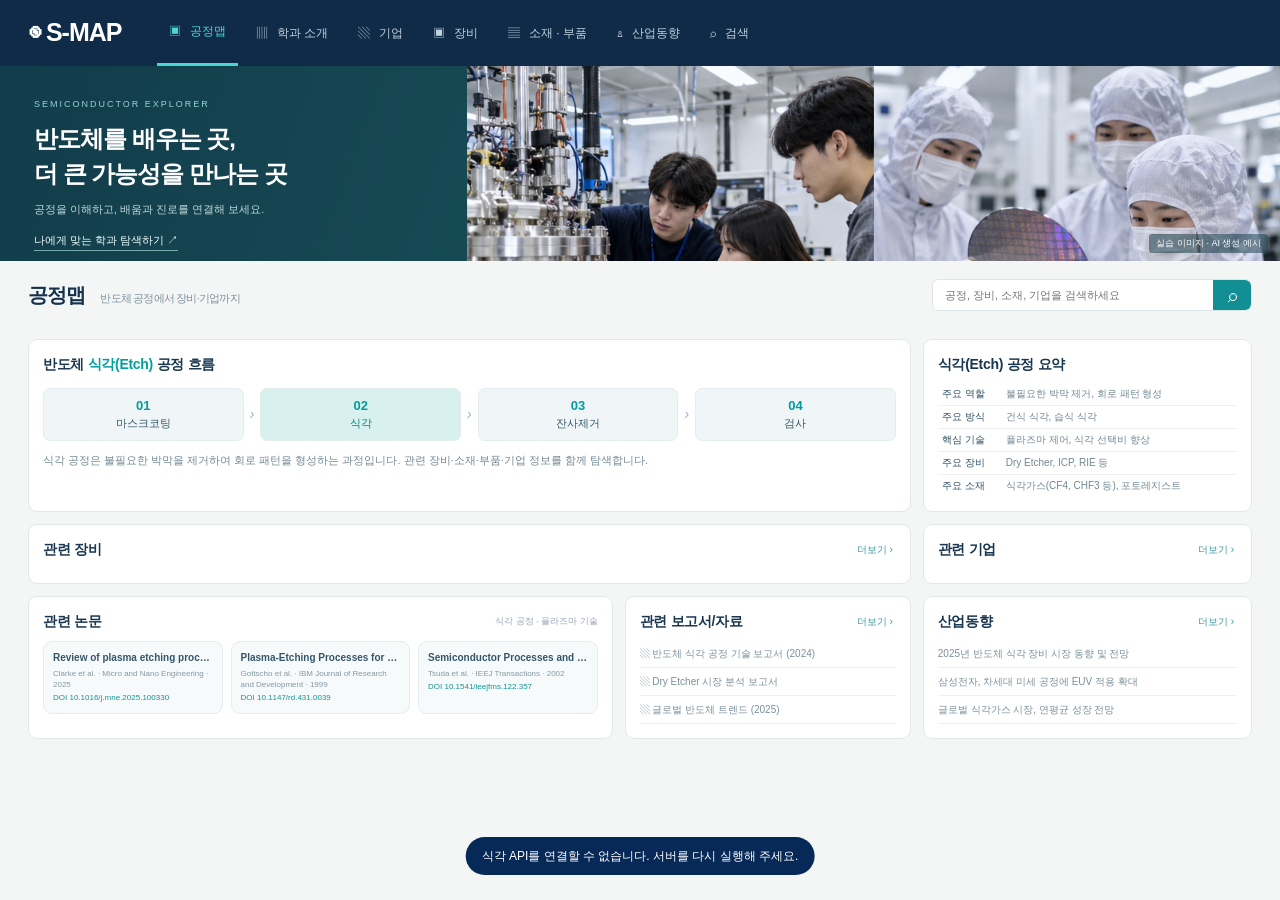
==== commit 45605830: "디자인 검토V1 1" ====
--- a/index.html
+++ b/index.html
@@ -1,7 +1,7 @@
-<!doctype html><html lang="ko"><head><meta charset="UTF-8"><meta name="viewport" content="width=device-width, initial-scale=1.0"><title>S-MAP | Semiconductor Industry Map</title><link rel="stylesheet" href="styles.css"><link rel="stylesheet" href="papers.css"><link rel="stylesheet" href="process-photos.css"><link rel="stylesheet" href="mvp-pages.css"><link rel="stylesheet" href="location-mvp.css"><link rel="stylesheet" href="polish.css"><link rel="stylesheet" href="compact.css"></head><body><main class="dashboard">
+<!doctype html><html lang="ko"><head><meta charset="UTF-8"><meta name="viewport" content="width=device-width, initial-scale=1.0"><title>S-MAP | Semiconductor Industry Map</title><link rel="stylesheet" href="styles.css"><link rel="stylesheet" href="papers.css"><link rel="stylesheet" href="process-photos.css"><link rel="stylesheet" href="mvp-pages.css"><link rel="stylesheet" href="location-mvp.css"><link rel="stylesheet" href="polish.css"><link rel="stylesheet" href="compact.css"><link rel="stylesheet" href="editorial.css"></head><body><main class="dashboard">
 <div class="title-strip"><b>반도체 산업정보 탐색</b><strong>공정에서 장비·소재·기업까지 연결하는 산업 지도</strong><em>▣ S-MAP<small>Semiconductor Map for All</small></em></div>
 <section class="app-window"><aside class="sidebar"><a class="side-brand" href="#">◉ S-MAP</a><nav><button>⌂ <span>홈</span></button><button class="selected">▣ <span>공정맵</span></button><button>▧ <span>기업</span></button><button>▣ <span>장비</span></button><button>▤ <span>소재 · 부품</span></button><button>♙ <span>산업동향</span></button><button>⌕ <span>검색</span></button><button>♙ <span>마이페이지</span></button></nav><div class="recent"><b>최근 본 공정</b><span>식각 (Etch)</span><span>증착 (Deposition)</span><span>금속배선 (Metallization)</span><button>전체 보기</button></div></aside>
-<section class="workspace"><header class="workspace-head"><h1>반도체 8대 공정</h1><label><input id="searchInput" placeholder="공정, 장비, 소재, 기업을 검색하세요"><button id="searchButton">⌕</button></label></header><section class="process-rail" id="processRail"></section>
+<section class="workspace"><section class="campus-hero"><div class="hero-copy"><span>SEMICONDUCTOR EXPLORER</span><h1>반도체를 배우는 곳,<br>더 큰 가능성을 만나는 곳</h1><p>공정을 이해하고, 배움과 진로를 연결해 보세요.</p><a href="campus.html">나에게 맞는 학과 탐색하기 ↗</a></div><div class="hero-photo photo-one"></div><div class="hero-photo photo-two"></div><small>실습 이미지 · AI 생성 예시</small></section><header class="workspace-head"><h1>공정맵 <small style="font-size:11px;color:#9bb4ce;font-weight:400;margin-left:10px">반도체 공정에서 장비·기업까지</small></h1><label><input id="searchInput" placeholder="공정, 장비, 소재, 기업을 검색하세요"><button id="searchButton">⌕</button></label></header><section class="process-rail" id="processRail"></section>
 <section class="content-grid"><article class="process-detail card"><h2>반도체 <b>식각(Etch)</b> 공정 흐름</h2><div class="mini-flow"><button data-flow="마스크코팅"><b>01</b>마스크코팅</button><i>›</i><button class="flow-selected" data-flow="식각"><b>02</b>식각</button><i>›</i><button data-flow="잔사제거"><b>03</b>잔사제거</button><i>›</i><button data-flow="검사"><b>04</b>검사</button></div><p>식각 공정은 불필요한 박막을 제거하여 회로 패턴을 형성하는 과정입니다. 관련 장비·소재·부품·기업 정보를 함께 탐색합니다.</p></article>
 <article class="search-card card"><h2>산업정보 검색</h2><div><input id="mainSearch" value="식각 장비"><button id="mainSearchButton">검색</button></div><p>추천 검색어</p><div class="chips"><button>포토 장비</button><button>EUV 장비</button><button>실리콘 웨이퍼</button><button>ASML</button><button>삼성전자</button><button>TSMC</button></div></article>
 <article class="summary-card card"><h2>식각(Etch) 공정 요약</h2><dl><dt>주요 역할</dt><dd>불필요한 박막 제거, 회로 패턴 형성</dd><dt>주요 방식</dt><dd>건식 식각, 습식 식각</dd><dt>핵심 기술</dt><dd>플라즈마 제어, 식각 선택비 향상</dd><dt>주요 장비</dt><dd>Dry Etcher, ICP, RIE 등</dd><dt>주요 소재</dt><dd>식각가스(CF4, CHF3 등), 포토레지스트</dd></dl></article>
@@ -10,3 +10,5 @@
 <article class="relation-card card"><div class="card-title"><h2>관련 기업</h2><button class="more" data-group="companies">더보기 ›</button></div><div class="relation-row companies" id="companyRow"></div></article><article class="trend-card card"><div class="card-title"><h2>산업동향</h2><button class="more">더보기 ›</button></div><ul><li>2025년 반도체 식각 장비 시장 동향 및 전망</li><li>삼성전자, 차세대 미세 공정에 EUV 적용 확대</li><li>글로벌 식각가스 시장, 연평균 성장 전망</li></ul></article><article class="trend-card card"><div class="card-title"><h2>연관 뉴스</h2><button class="more">더보기 ›</button></div><ul><li>ASML, 차세대 식각 기술 개발 협력 확대</li><li>식각 공정 미세화 경쟁 가속</li><li>국내 소재 기업, 글로벌 공급 확대</li></ul></article></section>
 <section class="value-bar"><div><b>◎</b><span><strong>공정 기반 구조화</strong>8대 공정 중심으로 정보를 체계적으로 연결</span></div><div><b>⌁</b><span><strong>원클릭 정보 탐색</strong>공정 선택만으로 장비·소재·부품·기업 확인</span></div><div><b>◎</b><span><strong>정확하고 신뢰성 있는 정보</strong>공식 자료와 기업 데이터 기반</span></div><div><b>♙</b><span><strong>사용자 맞춤 경험</strong>관심 공정/기업 저장과 맞춤 추천</span></div></section></section></section><p class="tagline">“복잡한 반도체 산업 정보를 하나의 흐름으로 연결하는 통합 정보 탐색 플랫폼, S-MAP”</p></main>
 <dialog id="relationDialog"><button class="close" id="closeDialog">×</button><p class="eyebrow">S-MAP RELATION MAP</p><h2 id="dialogTitle">식각 관계 맵</h2><p id="dialogCopy">선택한 항목의 연결 정보를 확인합니다.</p><div id="dialogNodes" class="dialog-nodes"></div></dialog><div class="toast" id="toast"></div><script src="app.js"></script><script src="enhance.js"></script><script src="campus.js"></script></body></html>
+
+
--- a/editorial.css
+++ b/editorial.css
@@ -0,0 +1,6 @@
+:root{--text:#16314c;--navy:#102c49;--blue:#009f9d;--line:#e0e8ec}body{background:#f4f6f6;color:#18314a;font-family:'Segoe UI','Malgun Gothic',sans-serif}.dashboard{width:100%;padding:0!important}.title-strip,.tagline,.recent,.value-bar{display:none}.app-window{display:block;border:0;border-radius:0;box-shadow:none;overflow:visible}.sidebar{width:100%;padding:0 28px;height:66px;background:#102b47;display:flex;align-items:center;gap:35px;color:white}.side-brand{font-size:25px;white-space:nowrap;padding:0;letter-spacing:-1px}.sidebar nav{display:flex;gap:6px;align-items:center;flex:1;min-width:0}.sidebar nav button{height:66px;min-height:0;padding:0 12px;border-radius:0;color:#bfd0de;font-size:12px;white-space:nowrap;background:transparent}.sidebar nav button:first-child,.sidebar nav button:last-child{display:none}.sidebar nav .selected{color:#4ed6d0;background:transparent;border-bottom:3px solid #45d7d0;box-shadow:none}.sidebar nav button:hover{background:#183b57}.workspace{padding:0 28px 20px;background:#f4f6f6}.campus-hero{margin:0 -28px 18px;display:grid;grid-template-columns:1.15fr 1fr 1fr;height:195px;position:relative;background:#122d44;overflow:hidden}.hero-copy{padding:26px 34px;background:linear-gradient(110deg,#123c4b,#164a53);color:white;z-index:1}.hero-copy>span{font-size:9px;letter-spacing:2px;color:#92d5d2}.hero-copy h1{font-size:24px;line-height:1.45;letter-spacing:-1px;margin:9px 0}.hero-copy p{font-size:11px;color:#bfd8dc;margin:8px 0 12px}.hero-copy a{font-size:11px;color:#f0ffff;text-decoration:none;border-bottom:1px solid #70aaa9;padding-bottom:4px}.hero-photo{background-image:url('campus-photos.png');background-size:300% auto;background-repeat:no-repeat}.photo-one{background-position:50% 0}.photo-two{background-position:0 0}.campus-hero>small{position:absolute;right:12px;bottom:8px;color:white;font-size:9px;background:#193f4b88;padding:3px 7px;border-radius:3px}.workspace-head{margin-bottom:12px}.workspace-head h1{font-size:20px;color:#15324d}.workspace-head h1 small{color:#7c919f!important}.workspace-head label{width:320px;background:white;border-color:#dce5e9;border-radius:7px}.workspace-head input{font-size:11px;padding:9px 12px}.workspace-head label button{background:#128f94;width:38px}.process-rail{padding:0;margin-bottom:16px;gap:9px;border:0;grid-template-columns:repeat(8,minmax(0,1fr))}.process{background:#fff;border:1px solid #dde6ea;border-radius:7px;display:grid;grid-template-columns:30px 1fr;text-align:left;padding:9px 10px;font-size:12px;color:#213b52;align-items:center;line-height:1.45}.process-icon,.process-icon.process-photo{grid-row:span 2;width:25px;height:25px;border-radius:5px;margin:0;background:#eaf4f4;color:#319497;font-size:16px;border:0;box-shadow:none!important}.process-icon img{display:none}.process-icon.process-photo::after{content:'◇';font-size:19px;color:#49979b}.process small{font-size:8px;color:#8397a4;white-space:nowrap}.process.active{background:#11a6a4;color:white;border-color:#11a6a4}.process.active small{color:#c9f3f0}.process.active .process-icon{background:#ffffff22;color:white}.process.active .process-icon::after{color:white}.content-grid{grid-template-columns:repeat(3,minmax(0,1fr)) minmax(280px,1.15fr);gap:12px}.card{background:white;border:1px solid #e1e8eb;box-shadow:none;border-radius:9px;padding:14px}.card h2{color:#18364f;font-size:14px}.card h2 b{color:#009e9e}.process-detail{grid-column:1/4;grid-row:1}.summary-card{grid-column:4;grid-row:1}.relation-card:has(#equipmentRow){grid-column:1/4;grid-row:2}.relation-card:has(#companyRow){grid-column:4;grid-row:2}.paper-card{grid-column:1/3;grid-row:3}.report-card{grid-column:3;grid-row:3}.trend-card{grid-column:4;grid-row:3}.trend-card:last-child,.search-card{display:none}.mini-flow{gap:6px;margin:13px 0 0}.mini-flow button{background:#f0f6f7;border:1px solid #e4edee;color:#34566a;border-radius:7px;height:53px;font-size:11px}.mini-flow b{color:#019d9c;font-size:13px;margin-bottom:3px}.mini-flow .flow-selected,.mini-flow button:hover{background:#d9f1ee;color:#087d7c}.mini-flow i{color:#9aafb9}.process-detail p{font-size:11px;line-height:1.65;color:#738994;margin:10px 0 0}.summary-card dl{margin:8px 0 0;grid-template-columns:64px 1fr;font-size:10px;line-height:1.4;border:0}.summary-card dt,.summary-card dd{background:transparent;padding:4px;border-color:#edf1f3;color:#718793}.summary-card dt{color:#304f61}.relation-row{margin-top:9px;gap:10px}.relation-item{padding:0 0 7px;background:#fff;border:0;border-radius:6px;overflow:hidden;text-align:left;min-height:0}.relation-item i{background-image:url('campus-photos.png');background-size:300% auto;background-repeat:no-repeat;background-position:50% 0;width:100%;height:86px;margin:0 0 7px;border-radius:5px;color:transparent}.relation-item:nth-child(2) i{background-position:100% 0}.relation-item:nth-child(3) i{background-position:50% 100%}.relation-item b{color:#214053;font-size:11px;padding:0 3px}.relation-item small{font-size:9px;color:#8295a0;margin-top:3px;padding:0 3px}.relation-item:hover{box-shadow:none;transform:translateY(-2px)}.companies{display:grid;grid-template-columns:1fr 1fr;gap:8px}.companies .relation-item{display:grid;grid-template-columns:40px 1fr;align-items:center;background:#f7fafa;border:1px solid #edf1f3;padding:8px;text-align:left}.companies .relation-item i{grid-row:span 2;width:35px;height:27px;background:none;color:#168e9d;font-size:20px;margin:0;line-height:27px}.companies .relation-item b{font-size:10px}.companies .relation-item small{font-size:8px;line-height:1.35}.more{color:#3c979d;font-size:10px}.paper-list{gap:8px!important;margin-top:9px!important}.paper-list a{background:#f7fafb!important;border-color:#e5edef!important;padding:9px!important}.paper-list b{color:#35556a!important;font-size:10px!important}.paper-list small{font-size:8px!important;color:#8599a3!important}.paper-list em{font-size:8px!important;color:#149495!important}.paper-card .card-title>span{font-size:9px}.report-card ul,.trend-card ul{margin:8px 0 0}.report-card li,.trend-card li{color:#7b8f9b;font-size:10px;line-height:1.5;padding:6px 0;border-color:#edf1f3}.mvp-page,.location-page{background:#f4f6f6}button,a{transition:background .15s,transform .15s}dialog{border:1px solid #d6e4e8}.eyebrow{color:#14999c}.dialog-node{background:#f4faf9;border-color:#d6e8e5}.dialog-node.active{background:#def1ec;border-color:#74bab4}
+@media(min-width:1101px) and (max-height:820px){.sidebar{height:54px}.sidebar nav button{height:54px}.campus-hero{height:155px;margin-bottom:13px}.hero-copy{padding:17px 28px}.hero-copy h1{font-size:21px;margin:6px 0}.hero-copy p{margin:5px 0 8px;font-size:10px}.workspace{padding:0 20px 14px}.campus-hero{margin-left:-20px;margin-right:-20px}.workspace-head{margin-bottom:9px}.workspace-head h1{font-size:18px}.process-rail{margin-bottom:11px}.process{padding:7px 8px;font-size:11px}.content-grid{gap:10px}.card{padding:11px}.card h2{font-size:12px}.mini-flow{margin-top:9px}.mini-flow button{height:43px;font-size:10px}.process-detail p{font-size:10px;margin-top:7px}.relation-item i{height:72px}.summary-card dl{font-size:9px}.summary-card dt,.summary-card dd{padding:3px}.paper-list a{padding:7px!important}.report-card li,.trend-card li{font-size:9px;padding:4px 0}}
+@media(max-width:1100px){.sidebar{padding:0 16px;gap:20px}.sidebar nav{overflow-x:auto}.sidebar nav button{padding:0 9px}.sidebar nav span{display:inline!important}.side-brand{font-size:22px!important}.campus-hero{height:170px}.hero-copy{padding:18px}.hero-copy h1{font-size:20px}.content-grid{grid-template-columns:1fr 1fr}.content-grid>.card{grid-column:auto;grid-row:auto}.process-detail,.relation-card:has(#equipmentRow){grid-column:1/-1!important}.process-rail{grid-template-columns:repeat(8,115px);overflow:auto}.workspace{padding:0 16px 16px}.campus-hero{margin-left:-16px;margin-right:-16px}.paper-card{grid-column:1/-1!important}.workspace-head h1 small{display:none}}
+@media(max-width:650px){.sidebar{display:block;height:auto;padding:12px}.side-brand{padding-bottom:7px}.sidebar nav button{height:38px;font-size:11px}.campus-hero{grid-template-columns:1.3fr 1fr;height:190px}.photo-two{display:none}.hero-copy h1{font-size:19px}.hero-copy p{font-size:10px}.workspace-head{display:block}.workspace-head label{width:100%;margin-top:8px}.content-grid{display:flex;flex-direction:column}.companies{grid-template-columns:1fr 1fr}.hero-copy>span{font-size:8px}.hero-copy a{font-size:10px}}
+.companies .relation-item{min-height:0}.companies .relation-item small{white-space:normal}.companies .relation-item b{white-space:normal}.relation-item i{display:block}.process-icon.process-photo::after{content:"◇"}@media(min-width:1101px) and (max-height:740px){.campus-hero{height:125px}.hero-copy{padding:12px 26px}.hero-copy h1{font-size:18px;line-height:1.35;margin:4px 0}.hero-copy p{margin:4px 0;font-size:9px}.hero-copy a{font-size:10px}.hero-copy>span{font-size:8px}.card{padding:10px}.companies .relation-item{padding:6px}.relation-item i{height:64px}.paper-list small{display:none!important}.report-card li,.trend-card li{padding:3px 0}}
+@media(min-width:1101px) and (min-height:741px) and (max-height:820px){.campus-hero{height:130px}.hero-copy{padding:12px 28px}.hero-copy h1{font-size:19px;line-height:1.35;margin:5px 0}.hero-copy p{font-size:9px;margin:4px 0 6px}}
